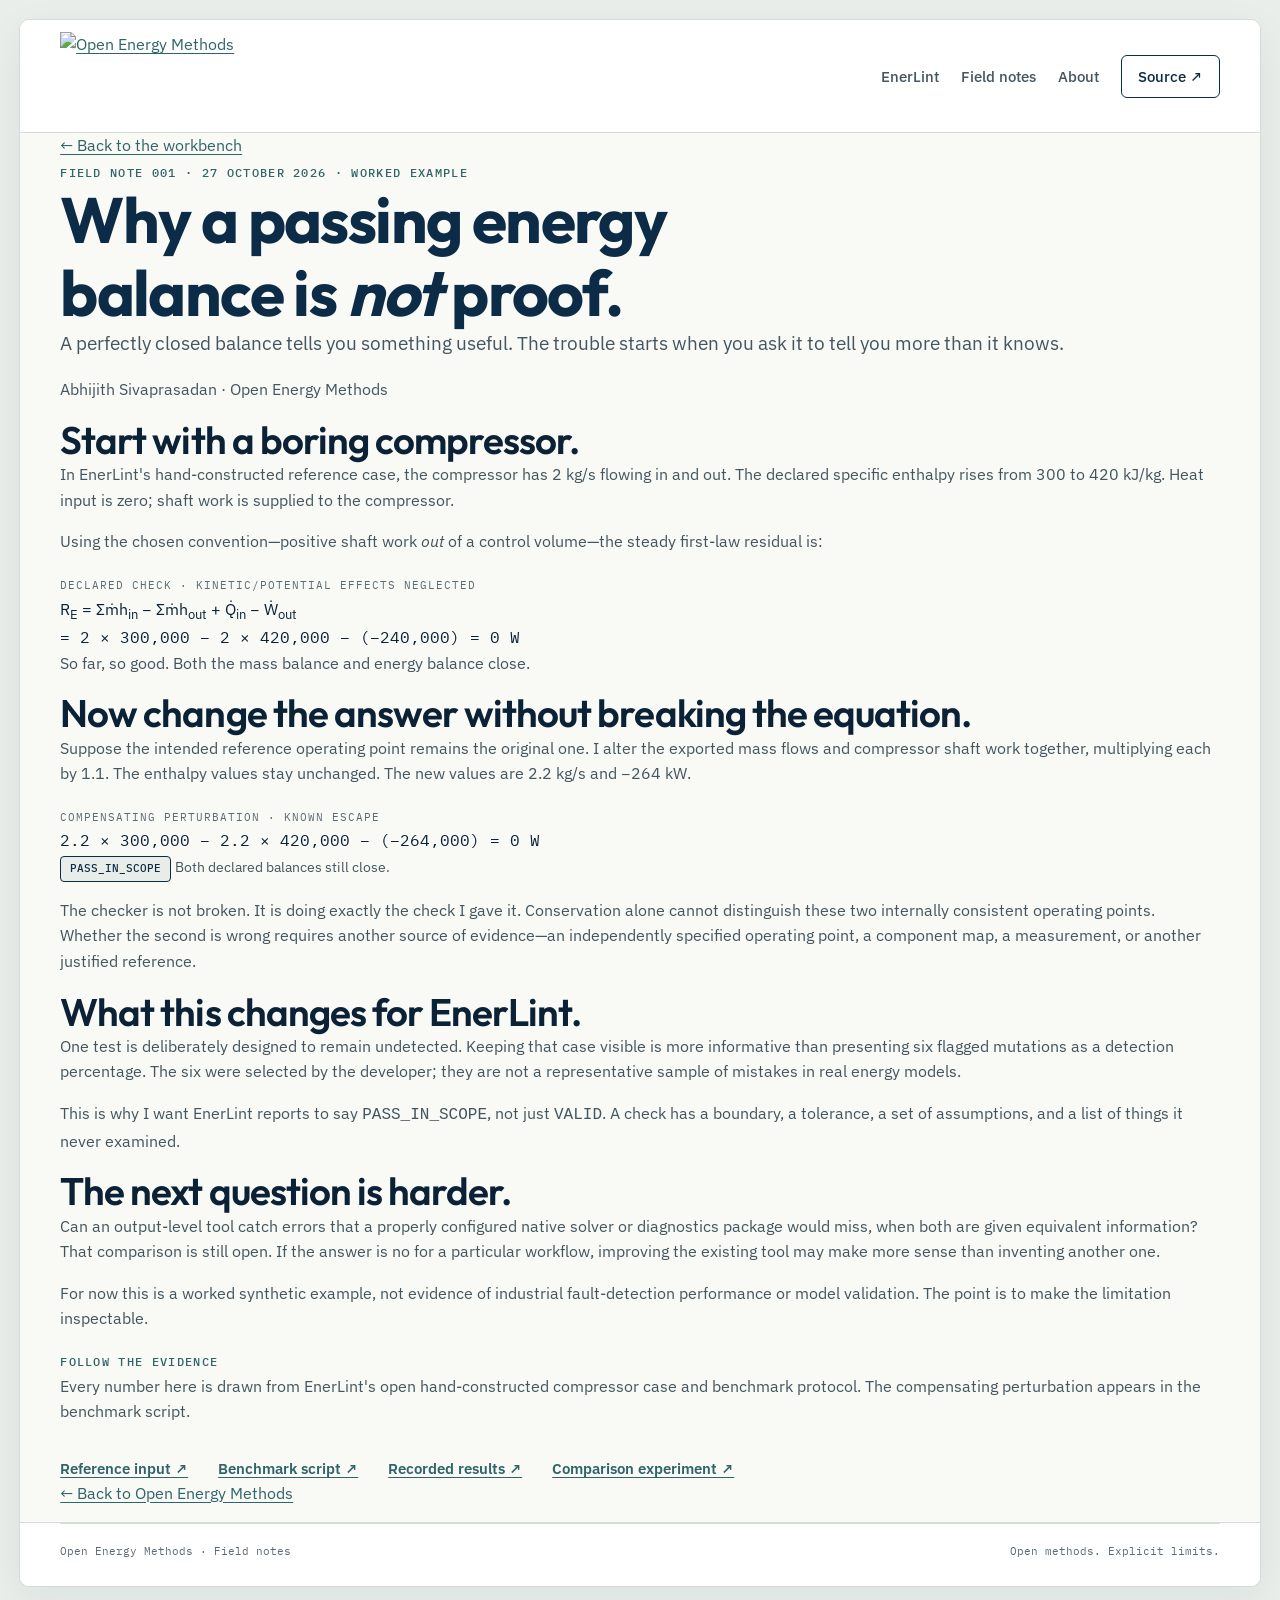
==== notes/001-a-pass-isnt-proof.html @ 701e9ff3 "docs(site): publish technical field note on compensating balance errors" ====
<!doctype html>
<html lang="en">
<head>
  <meta charset="utf-8">
  <meta name="viewport" content="width=device-width, initial-scale=1">
  <meta name="theme-color" content="#0C2B47">
  <meta name="description" content="A worked compressor example showing why energy conservation alone cannot detect compensating modelling errors. Field note 001 from Open Energy Methods.">
  <meta property="og:type" content="article">
  <meta property="og:title" content="Why a passing energy balance is not proof | OEM Field Note 001">
  <meta property="og:description" content="Two compressor operating points, the same perfect residual. What an independent balance can—and cannot—tell you.">
  <meta property="og:url" content="https://open-energy-methods.github.io/notes/001-a-pass-isnt-proof.html">
  <link rel="canonical" href="https://open-energy-methods.github.io/notes/001-a-pass-isnt-proof.html">
  <link rel="icon" type="image/svg+xml" href="https://raw.githubusercontent.com/Open-Energy-Methods/.github/main/assets/brand/oem-logo-symbol-primary.svg">
  <link rel="stylesheet" href="../assets/site.css">
  <title>Field note 001 — A pass isn't proof | Open Energy Methods</title>
</head>
<body>
<a class="skip" href="#main">Skip to content</a>
<header class="site-header">
  <div class="container nav-shell">
    <a class="brand" href="../" aria-label="Open Energy Methods home"><img width="209" height="88" src="https://raw.githubusercontent.com/Open-Energy-Methods/.github/main/assets/brand/oem-logo-full-primary.svg" alt="Open Energy Methods"></a>
    <nav class="desktop-nav" aria-label="Main navigation">
      <a href="../#bench">EnerLint</a><a href="../#notes">Field notes</a><a href="../#about">About</a>
      <a class="nav-gh" href="https://github.com/Open-Energy-Methods/enerlint">Source ↗</a>
    </nav>
    <details class="mobile-nav"><summary aria-label="Open navigation menu">Menu ☰</summary><nav class="mobile-links"><a href="../">Home</a><a href="../#bench">EnerLint</a><a href="../#notes">Field notes</a><a href="https://github.com/Open-Energy-Methods/enerlint">Source ↗</a></nav></details>
  </div>
</header>
<main id="main" class="container note-article">
  <a class="back-link" href="../#notes">← Back to the workbench</a>
  <header class="article-head">
    <span class="eyebrow">Field note 001 · 27 October 2026 · Worked example</span>
    <h1>Why a passing energy balance is <em>not</em> proof.</h1>
    <p class="lead">A perfectly closed balance tells you something useful. The trouble starts when you ask it to tell you more than it knows.</p>
    <p class="byline">Abhijith Sivaprasadan · Open Energy Methods</p>
  </header>
  <article class="article-prose">
    <h2>Start with a boring compressor.</h2>
    <p>In EnerLint's hand-constructed reference case, the compressor has 2 kg/s flowing in and out. The declared specific enthalpy rises from 300 to 420 kJ/kg. Heat input is zero; shaft work is supplied to the compressor.</p>
    <p>Using the chosen convention—positive shaft work <em>out</em> of a control volume—the steady first-law residual is:</p>
    <div class="equation-panel">
      <span class="label">Declared check · kinetic/potential effects neglected</span>
      <div class="formula">R<sub>E</sub> = Σṁh<sub>in</sub> − Σṁh<sub>out</sub> + Q̇<sub>in</sub> − Ẇ<sub>out</sub></div>
      <div class="mono worked-equation">= 2 × 300,000 − 2 × 420,000 − (−240,000) = 0 W</div>
    </div>
    <p>So far, so good. Both the mass balance and energy balance close.</p>
    <h2>Now change the answer without breaking the equation.</h2>
    <p>Suppose the intended reference operating point remains the original one. I alter the exported mass flows and compressor shaft work together, multiplying each by 1.1. The enthalpy values stay unchanged. The new values are 2.2 kg/s and −264 kW.</p>
    <div class="equation-panel escape-panel">
      <span class="label">Compensating perturbation · known escape</span>
      <div class="mono worked-equation">2.2 × 300,000 − 2.2 × 420,000 − (−264,000) = 0 W</div>
      <p><span class="chip chip-warning">PASS_IN_SCOPE</span> <span class="small">Both declared balances still close.</span></p>
    </div>
    <p>The checker is not broken. It is doing exactly the check I gave it. Conservation alone cannot distinguish these two internally consistent operating points. Whether the second is wrong requires another source of evidence—an independently specified operating point, a component map, a measurement, or another justified reference.</p>
    <h2>What this changes for EnerLint.</h2>
    <p>One test is deliberately designed to remain undetected. Keeping that case visible is more informative than presenting six flagged mutations as a detection percentage. The six were selected by the developer; they are not a representative sample of mistakes in real energy models.</p>
    <p>This is why I want EnerLint reports to say <code>PASS_IN_SCOPE</code>, not just <code>VALID</code>. A check has a boundary, a tolerance, a set of assumptions, and a list of things it never examined.</p>
    <h2>The next question is harder.</h2>
    <p>Can an output-level tool catch errors that a properly configured native solver or diagnostics package would miss, when both are given equivalent information? That comparison is still open. If the answer is no for a particular workflow, improving the existing tool may make more sense than inventing another one.</p>
    <p>For now this is a worked synthetic example, not evidence of industrial fault-detection performance or model validation. The point is to make the limitation inspectable.</p>
  </article>
  <aside class="source-strip">
    <span class="eyebrow">Follow the evidence</span>
    <p>Every number here is drawn from EnerLint's open hand-constructed compressor case and benchmark protocol. The compensating perturbation appears in the benchmark script.</p>
    <div class="doc-links"><a href="https://github.com/Open-Energy-Methods/enerlint/blob/main/examples/steady_compressor.json">Reference input ↗</a><a href="https://github.com/Open-Energy-Methods/enerlint/blob/main/scripts/run_foundation_benchmark.py">Benchmark script ↗</a><a href="https://github.com/Open-Energy-Methods/enerlint/blob/main/docs/RESULTS.md">Recorded results ↗</a><a href="https://github.com/Open-Energy-Methods/enerlint/issues/18">Comparison experiment ↗</a></div>
  </aside>
  <p class="article-end"><a href="../">← Back to Open Energy Methods</a></p>
</main>
<footer class="site-footer"><div class="container footer-bottom"><span>Open Energy Methods · Field notes</span><span>Open methods. Explicit limits.</span></div></footer>
</body>
</html>
---- assets/site.css ----
@import url('https://fonts.googleapis.com/css2?family=IBM+Plex+Mono:wght@400;500;600&family=IBM+Plex+Sans:wght@400;500;600;700&family=Outfit:wght@400;500;600;700&display=swap');
:root {
  --navy:#0C2B47; --navy-deep:#071B2E; --teal:#3B787E; --teal-text:#2F6468; --teal-pale:#DCEBEB;
  --paper:#F9F9F6; --white:#FFFFFF; --subtle:#F0F2EE; --line:#D5DBD6; --line-strong:#7A8A8C;
  --ink:#0B2236; --secondary:#43555F; --muted:#5A6B75; --pass:#1F6A3B; --pass-bg:#E4F1E7;
  --container:1200px; --font-body:"IBM Plex Sans",system-ui,sans-serif;
  --font-display:"Outfit","IBM Plex Sans",system-ui,sans-serif;
  --font-mono:"IBM Plex Mono",ui-monospace,monospace;
}
*{box-sizing:border-box}
html{scroll-behavior:smooth;scroll-padding-top:98px}
body{margin:0;background:var(--paper);color:var(--ink);font-family:var(--font-body);font-size:16px;line-height:1.6}
body,button,a{ -webkit-tap-highlight-color:transparent }
img{max-width:100%;height:auto}
a{color:var(--teal-text);text-underline-offset:3px}
a:hover{color:var(--navy)}
a:focus-visible,summary:focus-visible,button:focus-visible{outline:3px solid var(--navy);outline-offset:4px;border-radius:3px}
button{font:inherit}
.skip{position:absolute;z-index:1000;top:-80px;left:12px;padding:10px 16px;background:var(--navy);color:white;border-radius:4px}
.skip:focus{top:12px;color:white}
.container{width:min(calc(100% - 80px),var(--container));margin-inline:auto}
.mono,.eyebrow,.label,.chip{font-family:var(--font-mono)}
.eyebrow{font-size:12px;letter-spacing:.11em;text-transform:uppercase;color:var(--teal-text);font-weight:500}
.label{color:var(--muted);font-size:11px;letter-spacing:.09em;text-transform:uppercase}
h1,h2,h3,p{margin-top:0}
h1,h2,h3{font-family:var(--font-display);letter-spacing:-.025em;line-height:1.13}
h1{font-size:clamp(2.65rem,5vw,4.1rem);color:var(--navy);font-weight:700;max-width:760px;margin-bottom:0}
h2{font-size:clamp(1.85rem,3vw,2.4rem);font-weight:600;margin-bottom:0}
h3{font-size:1.35rem;font-weight:600;margin-bottom:0}
p{color:var(--secondary)}
.lead{font-size:clamp(1.05rem,1.45vw,1.22rem);line-height:1.6}
.small{font-size:.88rem}
.muted{color:var(--muted)}
.site-header{background:#fff;border-bottom:1px solid var(--line);position:sticky;top:0;z-index:50}
.nav-shell{display:flex;align-items:center;justify-content:space-between;gap:24px;min-height:88px}
.brand{display:inline-flex;align-items:center;flex:none}
.brand img{display:block;width:209px;height:auto}
.desktop-nav{display:flex;align-items:center;gap:22px}
.desktop-nav a{font-size:.91rem;font-weight:500;color:var(--secondary);text-decoration:none;white-space:nowrap}
.desktop-nav a:hover{color:var(--navy);text-decoration:underline}
.desktop-nav .nav-gh{border:1px solid var(--navy);border-radius:6px;padding:9px 16px;color:var(--navy)}
.mobile-nav{display:none}
.mobile-nav summary{cursor:pointer;font-weight:600;list-style:none;color:var(--navy);padding:10px;border:1px solid var(--line-strong);border-radius:6px}
.mobile-nav summary::-webkit-details-marker{display:none}
.mobile-nav .mobile-links{display:flex;flex-direction:column;gap:0;position:absolute;top:calc(100% - 1px);left:0;right:0;background:white;border-bottom:1px solid var(--line);box-shadow:0 12px 24px #071b2e12;padding:10px 24px 20px}
.mobile-links a{display:block;padding:11px 4px;text-decoration:none;font-weight:500;color:var(--ink)}
.btn-row{display:flex;flex-wrap:wrap;gap:12px}
.btn{min-height:48px;display:inline-flex;align-items:center;justify-content:center;gap:8px;padding:10px 20px;border:1.5px solid var(--navy);border-radius:6px;text-decoration:none;font-weight:600;font-size:.98rem;line-height:1.3;transition:background-color .15s ease,border-color .15s ease,transform .15s ease}
.btn:hover{transform:translateY(-1px)}
.btn-primary{background:var(--navy);color:white}
.btn-primary:hover{background:var(--navy-deep);color:white}
.btn-outline{background:transparent;color:var(--navy)}
.btn-outline:hover{background:var(--subtle);color:var(--navy)}
.hero{padding-block:84px 74px;display:grid;grid-template-columns: minmax(0,1.05fr) minmax(0,.95fr);gap:56px;align-items:center}
.hero-copy{display:flex;flex-direction:column;align-items:start;gap:23px}
.hero-copy .lead{margin:0;max-width:57ch}
.hero-note{font-size:.83rem;max-width:59ch;color:var(--muted);line-height:1.6;margin:0}
.card{background:var(--white);border:1px solid var(--line);border-radius:8px}
.evidence-card{border-color:var(--line-strong);overflow:hidden;box-shadow:0 16px 45px #0c2b470b}
.evidence-head{display:flex;justify-content:space-between;gap:12px;align-items:center;flex-wrap:wrap;background:var(--subtle);padding:13px 18px;border-bottom:1px solid var(--line)}
.evidence-body{padding:20px}
.status-row{display:flex;gap:12px;align-items:center;flex-wrap:wrap;margin-bottom:14px}
.chip{display:inline-flex;align-items:center;gap:6px;border-radius:4px;padding:4px 9px;font-size:.7rem;font-weight:500;line-height:1.4;border:1px solid var(--line-strong);white-space:nowrap}
.chip-pass{color:var(--pass);background:var(--pass-bg);border-color:var(--pass)}
.chip-neutral{color:#55646E;background:#ECEFEE;border-style:dashed}
.chip-teal{color:var(--teal-text);background:var(--teal-pale);border-color:var(--teal-text)}
.chip-plain{color:var(--secondary);background:white}
.table-scroll{overflow-x:auto;width:100%}
.table{border-collapse:collapse;width:100%;font-size:.83rem;line-height:1.45;min-width:480px}
.table th{text-align:left;font-family:var(--font-mono);font-size:.67rem;letter-spacing:.05em;text-transform:uppercase;font-weight:500;color:var(--muted);border-bottom:2px solid var(--navy);padding:10px 7px}
.table td{border-bottom:1px solid var(--line);padding:12px 7px;vertical-align:middle}
.table td:last-child,.table th:last-child{text-align:right}
.table .num{text-align:right;white-space:nowrap;font-family:var(--font-mono);font-size:.75rem}
.table .code-name{font-family:var(--font-mono);font-size:.72rem;word-break:break-word}
.limitation{margin-top:18px;padding:13px 15px;border:1px solid var(--line);background:var(--subtle);border-radius:6px;font-size:.84rem;line-height:1.55}
.limitation .label{display:block;margin-bottom:4px}
.caption{font-size:.76rem;line-height:1.5;color:var(--muted);margin-top:12px;margin-bottom:0}
.section{padding-block:80px}
.section-white{background:var(--white);border-block:1px solid var(--line)}
.section-heading{display:flex;flex-direction:column;gap:10px;max-width:780px;margin-bottom:32px}
.section-heading p{margin:0;max-width:72ch}
.two-up{display:grid;grid-template-columns:repeat(2,minmax(0,1fr));gap:24px}
.scope-panel{padding:30px 28px;background:var(--paper);border:1px solid var(--line);border-radius:8px}
.scope-panel h3{margin-bottom:22px}
.clean-list{margin:0;padding:0;list-style:none;display:flex;flex-direction:column;gap:15px}
.clean-list li{display:grid;grid-template-columns:18px 1fr;gap:12px;color:#2B3D49;line-height:1.52}
.list-mark{font-family:var(--font-mono);color:var(--teal-text);font-weight:600}
.list-mark.negative{color:var(--secondary)}
.project{border-color:var(--line-strong);padding:32px;display:grid;grid-template-columns:repeat(2,minmax(0,1fr));gap:44px;align-items:start}
.project-summary{display:flex;flex-direction:column;gap:19px}
.project-title{display:flex;align-items:center;gap:14px;flex-wrap:wrap}
.project-title h3{font-size:2.55rem;color:var(--navy)}
.project-title h3 span{color:var(--teal)}
.project-summary .lead{margin:0;font-size:1.1rem}
.project-summary .clean-list{gap:13px}
.terminal{background:var(--navy-deep);color:#eef2ef;border-radius:8px;overflow:hidden}
.terminal-top{font-size:.74rem;color:#a9bac4;border-bottom:1px solid #1F4059;padding:12px 16px}
pre{margin:0;max-width:100%;white-space:pre;overflow:auto;padding:20px;font-size:.77rem;line-height:1.95;font-family:var(--font-mono)}
.terminal .prompt{color:#6FB0B4}
.project-aside{display:flex;flex-direction:column;gap:14px;min-width:0}
.status-box{padding:15px 18px;border:1px solid var(--line);border-radius:6px;background:var(--subtle);font-size:.85rem;line-height:1.6}
.status-box .label{display:block;margin-bottom:6px}
.agenda{margin-top:20px;padding:8px;background:white;border:1px solid var(--line);border-radius:8px}
.agenda .table{min-width:600px;font-size:.88rem}
.agenda .table td,.agenda .table th{padding:16px 14px}
.agenda .table td:nth-child(2){white-space:nowrap}
.agenda .table td:last-child,.agenda .table th:last-child{text-align:left}
.evidence-levels{display:grid;grid-template-columns:repeat(5,minmax(0,1fr));gap:13px}
.level{border:1px dashed var(--line-strong);background:#fff;padding:18px 15px;border-radius:8px;min-height:155px}
.level.dim{background:var(--subtle);border-style:solid;border-color:var(--line)}
.level.current{border:2px solid var(--navy)}
.level strong{display:block;font-size:.93rem;line-height:1.35;margin-top:8px}
.level p{font-size:.81rem;line-height:1.5;margin:8px 0 0}
.doc-links{display:flex;gap:14px 30px;flex-wrap:wrap;margin-top:32px}
.doc-links a{font-weight:600;font-size:.93rem}
.contribute-grid{display:grid;grid-template-columns:repeat(2,minmax(0,1fr));gap:56px;align-items:start}
.contribute-grid .lead{max-width:58ch}
.review-panel{padding:25px 28px}
.review-panel .clean-list{margin-top:14px;margin-bottom:24px}
.site-footer{border-top:1px solid var(--line);background:white}
.footer-grid{display:grid;grid-template-columns:2fr 1fr 1fr;gap:50px;padding-block:50px 40px}
.footer-brand{width:235px;display:block;margin-bottom:18px}
.footer-grid p{font-size:.86rem;line-height:1.6;max-width:52ch}
.footer-column{display:flex;flex-direction:column;gap:9px}
.footer-column b{margin-bottom:6px}
.footer-column a{font-size:.92rem}
.footer-bottom{border-top:1px solid var(--line);padding-block:18px 26px;display:flex;justify-content:space-between;gap:16px;color:var(--muted);font-family:var(--font-mono);font-size:.71rem}
@media(max-width:1050px){.desktop-nav{gap:13px}.desktop-nav a{font-size:.83rem}.brand img{width:178px}.hero{gap:32px}.evidence-levels{grid-template-columns:repeat(3,1fr)}}
@media(max-width:820px){.container{width:min(calc(100% - 48px),var(--container))}.nav-shell{min-height:76px}.desktop-nav{display:none}.mobile-nav{display:block}.hero{grid-template-columns:1fr;padding-block:65px 62px;gap:42px}.hero-copy{max-width:660px}.project,.contribute-grid{grid-template-columns:1fr}.footer-grid{grid-template-columns:1.5fr 1fr;gap:36px}.footer-grid .footer-column:last-child{grid-column:2}.section{padding-block:64px}}
@media(max-width:600px){.container{width:calc(100% - 36px)}.brand img{width:170px}.hero{padding-block:52px}.hero-copy{gap:19px}h1{font-size:clamp(2.35rem,10.5vw,3.1rem)}.section{padding-block:52px}.two-up{grid-template-columns:1fr}.scope-panel{padding:23px 20px}.project{padding:22px 18px;gap:28px}.project-title h3{font-size:2.25rem}.evidence-body{padding:15px}.evidence-levels{grid-template-columns:repeat(2,minmax(0,1fr))}.level{min-height:137px}.agenda .table{min-width:580px}.footer-grid{grid-template-columns:1fr;gap:24px}.footer-grid .footer-column:last-child{grid-column:auto}.footer-bottom{flex-direction:column}.review-panel{padding:21px 20px}}
@media(max-width:370px){.evidence-levels{grid-template-columns:1fr}.btn{width:100%}}
@media(prefers-reduced-motion:reduce){html{scroll-behavior:auto}.btn{transition:none}.btn:hover{transform:none}}

/* Window breathing room — give the site a deliberate inset instead of
   allowing the header/sections/footer to sit flush against browser edges.
   Outer space is decorative; content remains inside its own max-width grid. */
:root{--window-gutter:clamp(12px,1.5vw,28px)}
html{background:#E9EEEB;scroll-padding-top:calc(120px + var(--window-gutter))}
body{
  margin:var(--window-gutter);
  border:1px solid var(--line);
  border-radius:10px;
  box-shadow:0 12px 42px rgba(7,27,46,.06);
}
.site-header{top:var(--window-gutter);border-radius:9px 9px 0 0}
.nav-shell{padding-block:12px}
.site-footer{border-radius:0 0 9px 9px}
@media(max-width:600px){
  :root{--window-gutter:8px}
  .nav-shell{padding-block:9px}
}


/* Field-notes editorial refresh, October 2026.
   Keep OEM's approved navy/teal logo and accessible layout; move attention
   from corporate-looking cards to the problem, experiment, and person. */
.workshop-hero{grid-template-columns:minmax(0,1.12fr) minmax(340px,.88fr);gap:clamp(24px,6vw,84px);align-items:center;padding-block:104px 92px}
.workshop-hero .hero-copy{gap:20px}
.workshop-hero h1{max-width:850px;font-size:clamp(3.1rem,5.5vw,5.6rem);font-weight:600;letter-spacing:-.048em;line-height:1.05}
.workshop-hero h1 em{color:var(--teal-text);font-weight:500}
.workshop-hero .lead{max-width:61ch;margin:0}
.workshop-hero .lead + .lead{font-size:1.04rem;color:var(--muted)}
.scratch-paper{background:#F7F6EF;border:1px solid #B6C0BB;border-radius:2px;padding:32px clamp(20px,3vw,42px) 24px;transform:rotate(-.8deg);box-shadow:7px 8px 0 #E2E8E3;min-width:0;position:relative}
.scratch-paper:before{content:"";position:absolute;inset:0;pointer-events:none;opacity:.48;background:repeating-linear-gradient(to bottom,transparent 0,transparent 29px,#D6E1DB 30px)}
.scratch-paper>*{position:relative}
.scratch-top{display:flex;justify-content:space-between;gap:8px;color:var(--muted);font-size:.77rem}
.scratch-prompt{font-family:var(--font-display);font-size:clamp(1.35rem,2vw,1.75rem);font-weight:600;color:var(--navy);margin:44px 0 30px}
.underlined{text-decoration:underline;text-decoration-color:var(--teal);text-decoration-thickness:3px;text-underline-offset:5px}
.scratch-equation{font-family:Georgia,"Times New Roman",serif;font-size:clamp(1.12rem,2vw,1.58rem);color:var(--navy);line-height:1.65;overflow-wrap:anywhere;margin:0 0 25px}
.scratch-annotation{font-family:Georgia,serif;font-style:italic;font-size:1.17rem;color:var(--teal-text);max-width:29ch;margin:0 0 26px}
.scratch-rule{height:1px;background:#BBC6BF;margin:35px 0 15px}
.scratch-signoff{color:var(--ink);font-size:.89rem;margin:0}
.experiment-grid{display:grid;grid-template-columns:repeat(3,minmax(0,1fr));gap:16px}
.experiment{display:flex;flex-direction:column;min-height:290px;padding:27px 25px 24px;background:var(--paper);border:1px solid var(--line);border-top:3px solid #839C9B}
.experiment-escape{border-top-color:var(--navy);background:#F2F5F3}
.exp-num{font-family:var(--font-mono);font-size:.72rem;font-weight:500;letter-spacing:.05em;color:var(--teal-text)}
.experiment h3{font-size:clamp(1.22rem,1.8vw,1.6rem);margin:21px 0 14px;line-height:1.22}
.experiment p{font-size:.95rem;line-height:1.56;margin:0 0 24px}
.experiment-result{margin-top:auto;padding-top:16px;border-top:1px solid var(--line);display:flex;justify-content:space-between;flex-wrap:wrap;gap:8px;align-items:center}
.experiment-result code{font-family:var(--font-mono);font-size:.72rem;white-space:nowrap}
.chip-fail{background:#F6E8E6;color:#852F22;border-color:#BD7367}
.chip-warning{background:#E8EDE9;color:var(--navy);border-color:var(--navy)}
.method-footnote{font-size:.83rem;line-height:1.6;color:var(--muted);max-width:100ch;margin:17px 0 0}
.project-entry{margin-top:57px;padding:34px 0 0;border-top:1px solid var(--line);display:grid;grid-template-columns:minmax(0,.9fr) minmax(0,1.1fr);gap:48px;align-items:center}
.project-entry h3{font-size:clamp(1.7rem,2.8vw,2.6rem);margin:11px 0 15px}
.project-entry p{max-width:55ch;margin-bottom:20px}
.tiny-tag{font-family:var(--font-mono);font-size:.68rem;color:var(--muted);font-weight:400;white-space:normal;letter-spacing:0}
.project-entry .terminal{min-width:0}
.note-list{border-top:1px solid var(--navy)}
.note-row{display:grid;grid-template-columns:minmax(110px,.7fr) minmax(0,3fr) auto;align-items:center;gap:24px;padding:25px 16px;text-decoration:none;color:var(--ink);border-bottom:1px solid var(--line);transition:background .15s ease}
.note-row:hover{background:#EFF2EF;color:var(--ink)}
.note-row strong{display:block;font-family:var(--font-display);font-size:1.24rem;line-height:1.3;font-weight:600}
.note-row small{display:block;color:var(--muted);font-size:.89rem;margin-top:4px}
.note-row .mono{color:var(--teal-text)}
.about-grid{display:grid;grid-template-columns:minmax(0,1.25fr) minmax(300px,.75fr);gap:clamp(38px,7vw,120px);align-items:start}
.about-grid h2{margin:13px 0 25px;max-width:20ch;line-height:1.17}
.about-grid p{max-width:65ch}
.about-grid .lead{color:var(--ink)}
.roots-panel{border-left:3px solid var(--teal);padding-left:24px;display:flex;flex-direction:column;gap:18px}
.roots-panel .eyebrow{margin-bottom:0}
.roots-panel p{margin:0}
.roots-panel a{display:block;border-top:1px solid var(--line);padding-top:17px;text-decoration:none;color:var(--navy)}
.roots-panel a:hover strong{text-decoration:underline}
.roots-panel a strong,.roots-panel a small{display:block}
.roots-panel a small{color:var(--muted);margin-top:5px;line-height:1.5}
.site-footer .footer-grid p{max-width:55ch}
@media(max-width:1050px){
  .workshop-hero{grid-template-columns:minmax(0,1fr) minmax(300px,.9fr);gap:32px}
  .scratch-paper{padding:25px 22px}
  .experiment{padding:24px 20px}
}
@media(max-width:820px){
  .workshop-hero{grid-template-columns:1fr;padding-block:65px 68px}
  .scratch-paper{max-width:600px;margin-top:8px}
  .experiment-grid{grid-template-columns:1fr 1fr}
  .experiment-escape{grid-column:1 / -1;min-height:210px}
  .project-entry{grid-template-columns:1fr;gap:24px}
  .about-grid{grid-template-columns:1fr;gap:40px}
  .roots-panel{max-width:600px}
}
@media(max-width:600px){
  .workshop-hero{padding-block:52px 58px}
  .workshop-hero h1{font-size:clamp(2.65rem,11vw,4.1rem)}
  .workshop-hero .lead{font-size:1.03rem}
  .scratch-paper{transform:none;box-shadow:4px 5px 0 #E2E8E3}
  .experiment-grid{grid-template-columns:1fr}
  .experiment-escape{grid-column:auto}
  .experiment{min-height:0}
  .project-entry{margin-top:36px}
  .note-row{grid-template-columns:1fr auto;gap:10px 16px;padding:20px 8px}
  .note-row>.mono{grid-column:1 / -1}
  .note-row strong{font-size:1.12rem}
}
@media(prefers-reduced-motion:reduce){.note-row{transition:none}}
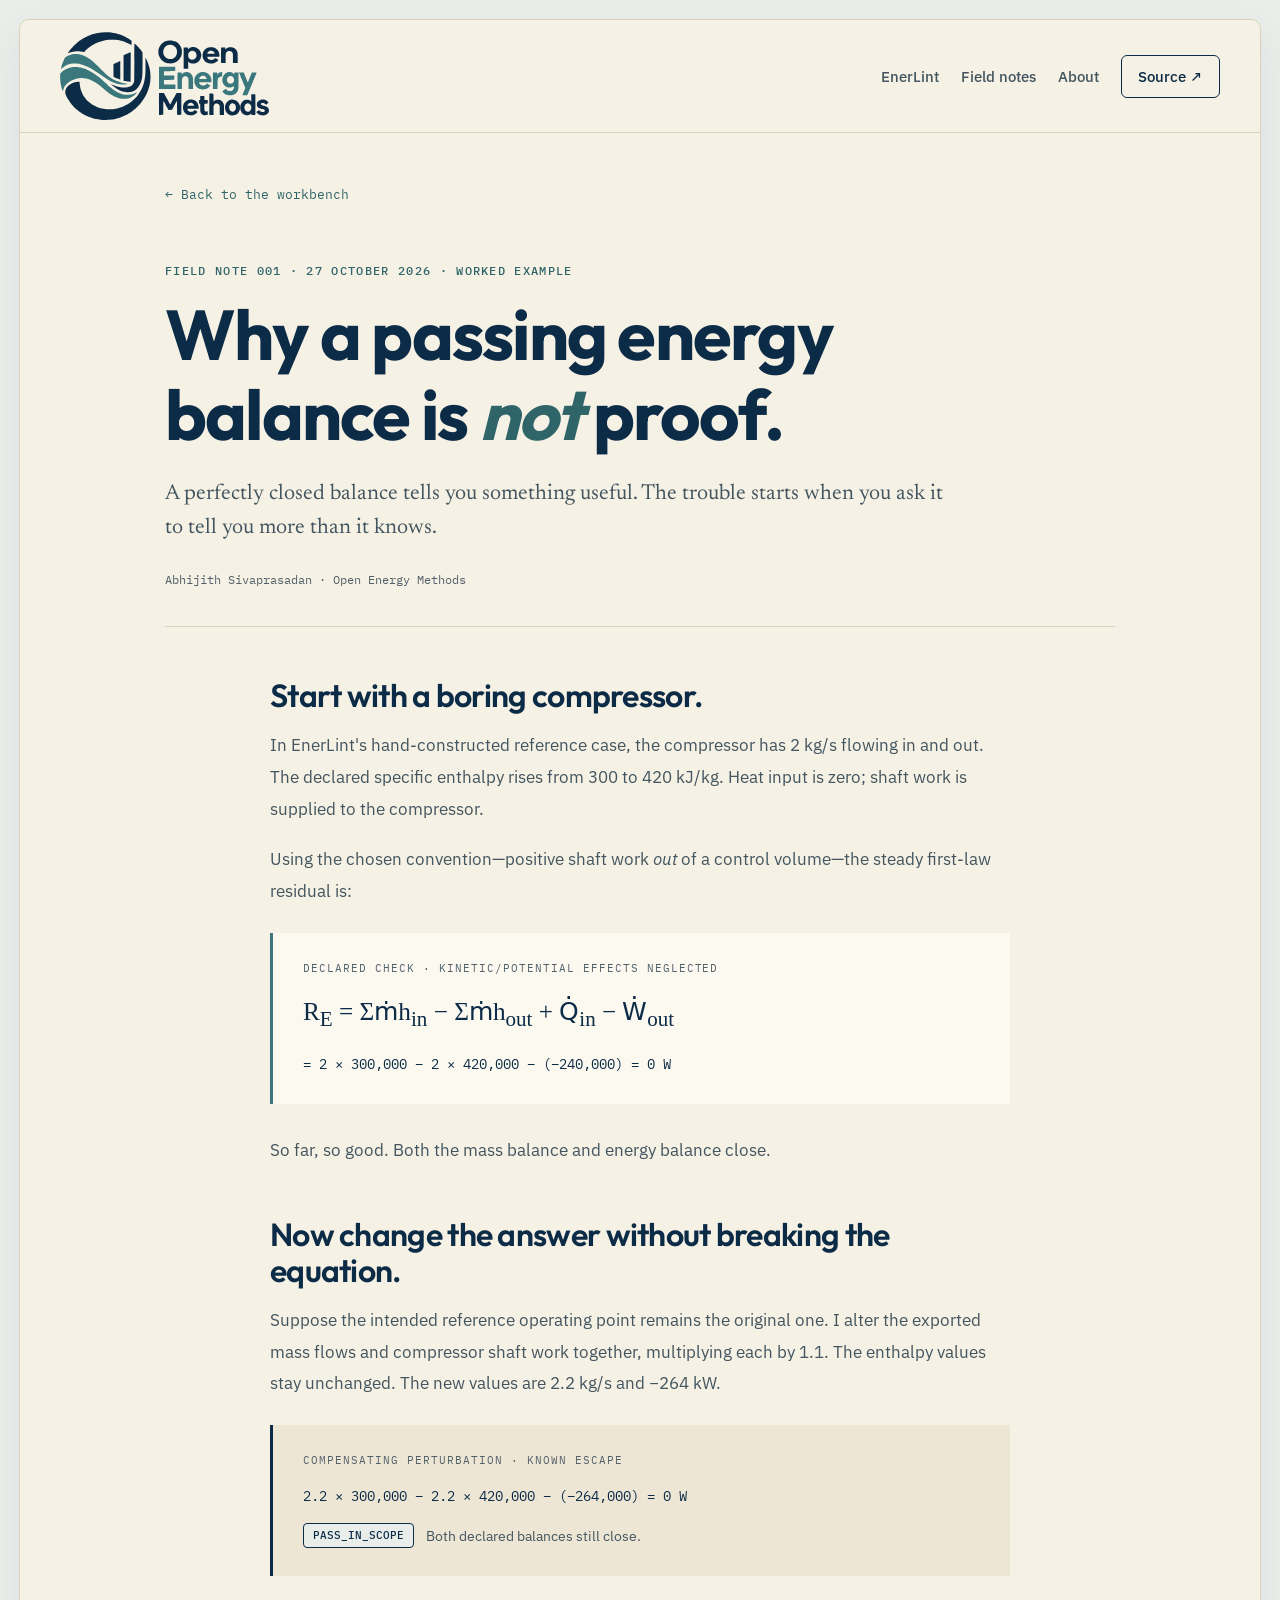
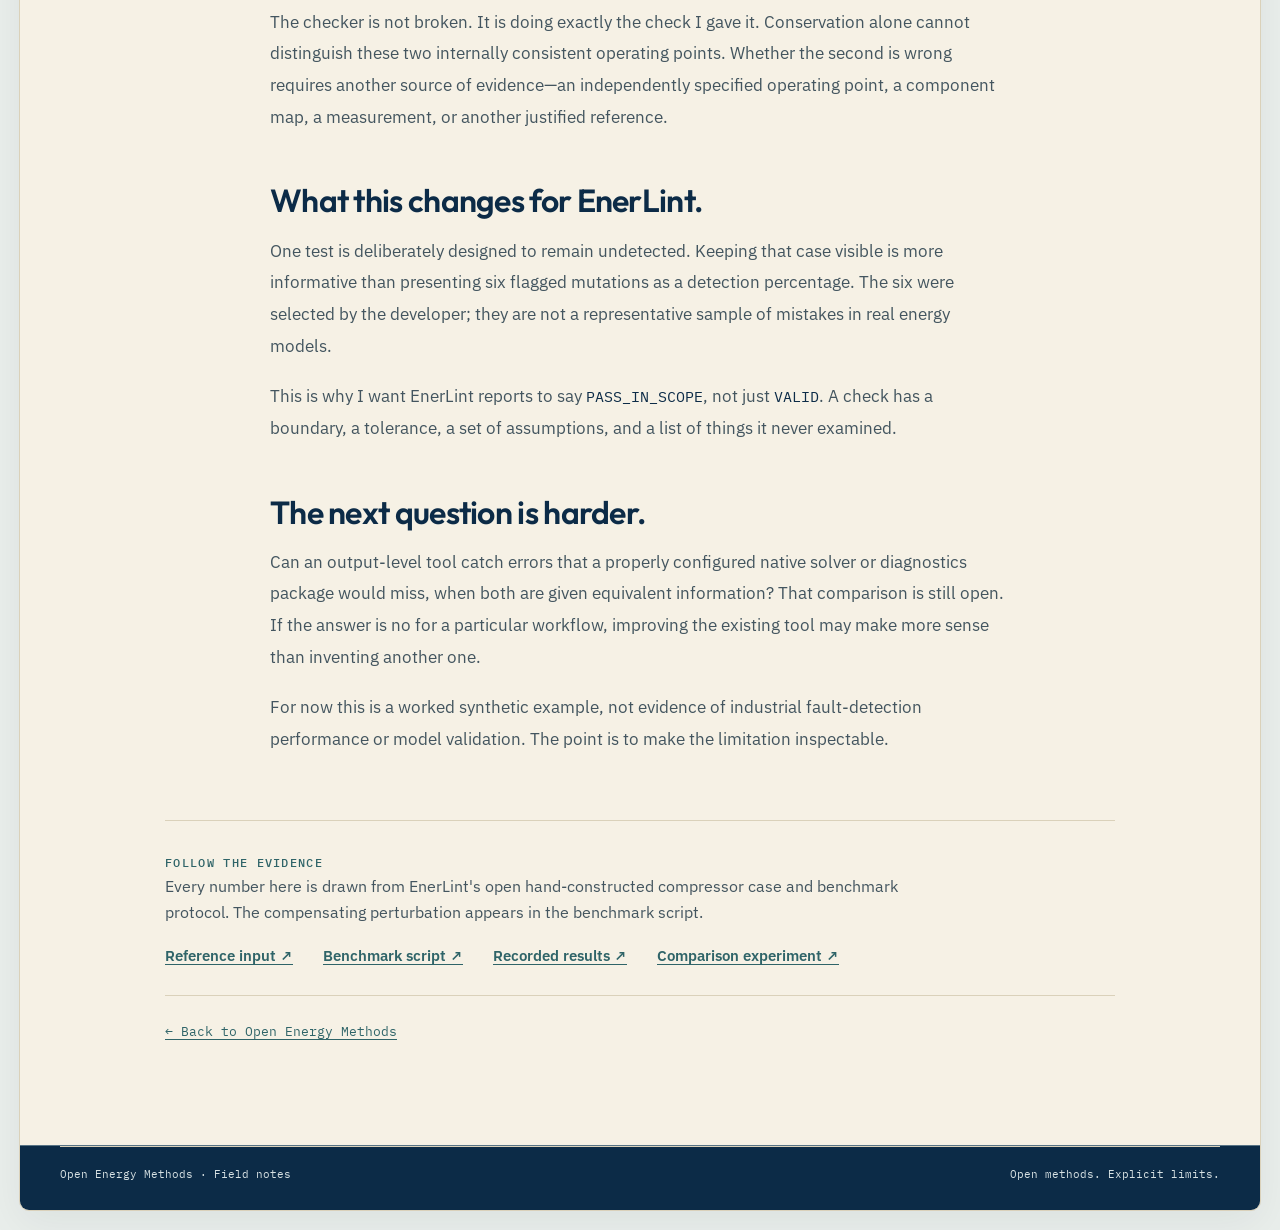
==== commit 7b23f8d4: "style(notes): apply paper-and-pencil OEM site design to field note" ====
--- a/notes/001-a-pass-isnt-proof.html
+++ b/notes/001-a-pass-isnt-proof.html
@@ -10,15 +10,16 @@
   <meta property="og:description" content="Two compressor operating points, the same perfect residual. What an independent balance can—and cannot—tell you.">
   <meta property="og:url" content="https://open-energy-methods.github.io/notes/001-a-pass-isnt-proof.html">
   <link rel="canonical" href="https://open-energy-methods.github.io/notes/001-a-pass-isnt-proof.html">
-  <link rel="icon" type="image/svg+xml" href="https://raw.githubusercontent.com/Open-Energy-Methods/.github/main/assets/brand/oem-logo-symbol-primary.svg">
+  <link rel="icon" type="image/svg+xml" href="../assets/brand/oem-symbol.svg">
   <link rel="stylesheet" href="../assets/site.css">
+  <link rel="stylesheet" href="../assets/workbench.css">
   <title>Field note 001 — A pass isn't proof | Open Energy Methods</title>
 </head>
-<body>
+<body class="workbench-note-page">
 <a class="skip" href="#main">Skip to content</a>
 <header class="site-header">
   <div class="container nav-shell">
-    <a class="brand" href="../" aria-label="Open Energy Methods home"><img width="209" height="88" src="https://raw.githubusercontent.com/Open-Energy-Methods/.github/main/assets/brand/oem-logo-full-primary.svg" alt="Open Energy Methods"></a>
+    <a class="brand" href="../" aria-label="Open Energy Methods home"><img width="209" height="88" src="../assets/brand/oem-logo.svg" alt="Open Energy Methods"></a>
     <nav class="desktop-nav" aria-label="Main navigation">
       <a href="../#bench">EnerLint</a><a href="../#notes">Field notes</a><a href="../#about">About</a>
       <a class="nav-gh" href="https://github.com/Open-Energy-Methods/enerlint">Source ↗</a>
--- a/assets/site.css
+++ b/assets/site.css
@@ -233,3 +233,35 @@
   .note-row strong{font-size:1.12rem}
 }
 @media(prefers-reduced-motion:reduce){.note-row{transition:none}}
+
+
+/* Technical field notes: long-form reading without a corporate card stack. */
+.note-article{max-width:950px;padding-block:48px 90px}
+.back-link{font-family:var(--font-mono);font-size:.82rem;text-decoration:none}
+.article-head{border-bottom:1px solid var(--line-strong);padding:50px 0 36px;margin-bottom:38px}
+.article-head h1{font-size:clamp(2.5rem,5.5vw,4.7rem);max-width:900px;margin:13px 0 22px}
+.article-head h1 em{color:var(--teal-text)}
+.article-head .lead{max-width:65ch}
+.byline{font-family:var(--font-mono);font-size:.78rem;color:var(--muted);margin:24px 0 0}
+.article-prose{max-width:740px;margin-inline:auto}
+.article-prose h2{font-size:clamp(1.55rem,2.5vw,2.05rem);margin:50px 0 16px;max-width:30ch}
+.article-prose p{font-size:1.07rem;line-height:1.85;margin:0 0 19px}
+.article-prose code{font-family:var(--font-mono);font-size:.85em;color:var(--navy)}
+.equation-panel{padding:27px 30px;margin:26px 0 30px;background:#F3F5F0;border-left:3px solid var(--teal);overflow-x:auto}
+.equation-panel .label{display:block;margin-bottom:14px}
+.equation-panel .formula{font-family:Georgia,serif;font-size:clamp(1.15rem,2vw,1.58rem);white-space:normal;margin-bottom:15px;color:var(--navy)}
+.worked-equation{font-size:.87rem;line-height:1.8;overflow-wrap:anywhere;color:var(--ink)}
+.escape-panel{background:#EAF0EA;border-left-color:var(--navy)}
+.escape-panel p{margin:14px 0 0;display:flex;flex-wrap:wrap;gap:12px;align-items:center}
+.source-strip{border-top:1px solid var(--line-strong);border-bottom:1px solid var(--line);padding:28px 0;margin-top:65px}
+.source-strip p{max-width:75ch}
+.source-strip .doc-links{margin-top:18px}
+.article-end{margin-top:25px;font-family:var(--font-mono);font-size:.82rem}
+@media(max-width:600px){
+  .note-article{padding-block:32px 60px}
+  .article-head{padding:30px 0 24px}
+  .article-head h1{font-size:clamp(2.2rem,10vw,3.2rem)}
+  .article-prose p{font-size:1rem;line-height:1.75}
+  .equation-panel{padding:19px 16px}
+  .worked-equation{font-size:.75rem}
+}
--- a/assets/workbench.css
+++ b/assets/workbench.css
@@ -0,0 +1,263 @@
+
+@import url('https://fonts.googleapis.com/css2?family=Newsreader:opsz,wght@6..72,400;6..72,500;6..72,600&display=swap');
+
+/* Workbench homepage: warm paper, measured marks, technical typography.
+   Approved navy/teal logo is kept as drawn. Pencil is not a result status. */
+.workbench-page{
+  --wb-paper:#F6F1E5;--wb-paper-deep:#EDE6D4;--wb-rule:#DAD1BA;
+  --wb-navy:#0C2B47;--wb-ink:#19364B;--wb-teal:#3B787E;
+  --wb-teal-text:#2F6468;--wb-pencil:#B04A26;--wb-pencil-text:#9A3F1E;
+  --wb-muted:#4D5B60;--wb-surface:#FCF9F0;--wb-night:#091E31;
+  --wb-display:"Outfit","IBM Plex Sans",sans-serif;
+  --wb-body:"IBM Plex Sans",system-ui,sans-serif;
+  --wb-mono:"IBM Plex Mono",ui-monospace,monospace;
+  --wb-editorial:"Newsreader",Georgia,serif;
+  margin:clamp(8px,1.35vw,22px);
+  background:var(--wb-paper);color:var(--wb-navy);
+  box-shadow:0 14px 48px rgba(7,27,46,.07);
+  border:1px solid var(--wb-rule);
+  border-radius:8px;
+  font-family:var(--wb-body);line-height:1.62;
+  overflow-x:clip
+}
+.workbench-page p{color:var(--wb-muted)}
+.workbench-page h1,.workbench-page h2,.workbench-page h3{color:var(--wb-navy);font-family:var(--wb-display);margin:0;line-height:1.14}
+.workbench-page a{color:var(--wb-teal-text)}
+.workbench-page button,.workbench-page input{font-family:inherit}
+.workbench-page a:focus-visible,.workbench-page button:focus-visible,.workbench-page input:focus-visible,.workbench-page summary:focus-visible{outline:3px solid var(--wb-pencil);outline-offset:4px}
+.workbench-page .wb-wrap{width:min(100% - clamp(36px,7.6vw,144px),1200px);margin-inline:auto}
+.workbench-page .wb-kicker{font:600 .72rem/1.5 var(--wb-mono);letter-spacing:.115em;text-transform:uppercase;color:var(--wb-teal-text)}
+.workbench-page .wb-id{font:500 .72rem/1.5 var(--wb-mono);letter-spacing:.05em;color:var(--wb-muted)}
+.workbench-page .wb-lede{font:400 clamp(1.18rem,1.65vw,1.52rem)/1.48 var(--wb-editorial);color:var(--wb-navy)}
+.workbench-page .wb-muted{color:var(--wb-muted)}
+.workbench-page .wb-section{padding:clamp(65px,7.5vw,112px) 0;border-top:1px solid var(--wb-rule)}
+.workbench-page .wb-section-title{font:600 clamp(2rem,3.4vw,3.3rem)/1.12 var(--wb-display);letter-spacing:-.038em;margin:11px 0 17px}
+.workbench-page .wb-section-intro{max-width:710px;margin:0;color:var(--wb-muted);font-size:1.035rem;line-height:1.7}
+.workbench-page .wb-ruleline{height:1px;background:var(--wb-rule)}
+.workbench-page .wb-link{font-weight:600;text-decoration-thickness:1px;text-underline-offset:5px}
+.workbench-page .wb-arrow{font-family:var(--wb-mono);font-size:.9em;margin-left:7px}
+.workbench-page .wb-btn{display:inline-flex;align-items:center;justify-content:center;gap:10px;min-height:47px;padding:11px 19px;border-radius:2px;border:1.5px solid var(--wb-navy);background:transparent;color:var(--wb-navy);font-weight:600;text-decoration:none;font-size:.93rem;cursor:pointer;transition:background .14s,color .14s}
+.workbench-page .wb-btn:hover{background:var(--wb-paper-deep);color:var(--wb-navy)}
+.workbench-page .wb-btn-primary{background:var(--wb-navy);color:#fff}
+.workbench-page .wb-btn-primary:hover{background:var(--wb-night);color:#fff}
+.workbench-page .wb-actions{display:flex;flex-wrap:wrap;gap:10px;align-items:center}
+.workbench-page .wb-sr{position:absolute;width:1px;height:1px;padding:0;margin:-1px;overflow:hidden;clip:rect(0,0,0,0);white-space:nowrap;border:0}
+.workbench-page .wb-skip{position:fixed;top:-100px;left:20px;z-index:100;padding:10px 16px;background:var(--wb-navy);color:white}
+.workbench-page .wb-skip:focus{top:18px;color:white}
+
+/* Header - separated from window edges */
+.workbench-page .wb-header{position:sticky;top:clamp(8px,1.35vw,22px);z-index:40;background:rgba(246,241,229,.97);border-bottom:1px solid var(--wb-rule);backdrop-filter:blur(10px);border-radius:7px 7px 0 0}
+.workbench-page .wb-nav{min-height:93px;display:flex;align-items:center;gap:26px;justify-content:space-between}
+.workbench-page .wb-logo{display:inline-flex;align-items:center;flex-shrink:0}
+.workbench-page .wb-logo img{display:block;width:208px;height:auto}
+.workbench-page .wb-menu{display:flex;align-items:center;gap:25px}
+.workbench-page .wb-menu a{font-weight:600;font-size:.9rem;color:var(--wb-navy);text-decoration:none}
+.workbench-page .wb-menu a:hover{text-decoration:underline;text-underline-offset:5px}
+.workbench-page .wb-menu a.wb-github{border:1px solid var(--wb-navy);padding:9px 14px;font:600 .78rem var(--wb-mono)}
+.workbench-page .wb-mobile-menu{display:none}
+.workbench-page .wb-mobile-menu summary{list-style:none;cursor:pointer;border:1px solid var(--wb-navy);padding:8px 13px;color:var(--wb-navy);font-weight:600}
+.workbench-page .wb-mobile-menu summary::-webkit-details-marker{display:none}
+.workbench-page .wb-mobile-links{position:absolute;left:0;right:0;top:100%;background:var(--wb-paper);border-bottom:1px solid var(--wb-rule);box-shadow:0 15px 25px #071b2e19;padding:18px max(18px,5vw);display:flex;flex-direction:column;gap:0}
+.workbench-page .wb-mobile-links a{padding:13px 0;border-bottom:1px solid var(--wb-rule);text-decoration:none;font-weight:600;color:var(--wb-navy)}
+.workbench-page .wb-mobile-links a:last-child{border-bottom:0}
+
+/* Hero: first the maker/workbench, then a concrete engineering question */
+.workbench-page .wb-hero{position:relative;overflow:hidden;background-color:var(--wb-paper);background-image:linear-gradient(#dad1ba42 1px,transparent 1px),linear-gradient(90deg,#dad1ba42 1px,transparent 1px);background-size:24px 24px}
+.workbench-page .wb-hero::before{content:"";position:absolute;inset:0;background:linear-gradient(90deg,var(--wb-paper) 1%,rgba(246,241,229,.92) 48%,rgba(246,241,229,.18));pointer-events:none}
+.workbench-page .wb-hero-inner{position:relative;display:grid;grid-template-columns:minmax(0,1.06fr) minmax(0,.94fr);align-items:center;gap:clamp(34px,5vw,82px);padding-block:clamp(75px,9vw,140px) clamp(76px,9vw,128px)}
+.workbench-page .wb-hero h1{font:600 clamp(3.4rem,6.7vw,6.75rem)/.98 var(--wb-display);letter-spacing:-.065em;max-width:850px;margin:24px 0 28px}
+.workbench-page .wb-hero h1 .wb-emphasis{color:var(--wb-navy);position:relative;white-space:nowrap}
+.workbench-page .wb-hero h1 .wb-emphasis::after{content:"";position:absolute;left:0;right:-1%;height:4px;bottom:-5px;background:var(--wb-pencil);transform:rotate(-1.5deg)}
+.workbench-page .wb-hero .wb-lede{max-width:620px;font-size:clamp(1.32rem,1.85vw,1.68rem);line-height:1.43;margin-bottom:20px}
+.workbench-page .wb-hero .wb-explain{max-width:620px;font-size:1rem;line-height:1.75;margin:0 0 27px}
+.workbench-page .wb-hero-foot{margin:27px 0 0;color:var(--wb-teal-text);font:500 .76rem/1.7 var(--wb-mono)}
+
+/* A technical notebook, not an accreditation seal */
+.workbench-page .wb-notebook{position:relative;transform:rotate(1deg);background:var(--wb-surface);border:1px solid #bcb29e;box-shadow:12px 14px 0 #d8cfb9,0 18px 33px #071b2e16;padding:28px 30px 30px;min-width:0}
+.workbench-page .wb-notebook::before{content:"";position:absolute;top:0;bottom:0;left:21px;width:1px;background:#B04A2660}
+.workbench-page .wb-notebook-meta{display:flex;justify-content:space-between;gap:8px;border-bottom:1px solid var(--wb-rule);padding-bottom:13px;font:500 .67rem var(--wb-mono);letter-spacing:.035em;color:var(--wb-muted)}
+.workbench-page .wb-notebook h2{margin:27px 0 14px;font:500 clamp(1.55rem,2.4vw,2.3rem)/1.18 var(--wb-editorial);letter-spacing:-.014em}
+.workbench-page .wb-notebook p{font-size:.89rem;line-height:1.63}
+.workbench-page .wb-sketch{display:block;width:100%;height:auto;margin:14px 0}
+.workbench-page .wb-equation{font:.78rem/1.7 var(--wb-mono);padding:12px 4px 15px;border-top:1px solid var(--wb-rule);border-bottom:1px solid var(--wb-rule);color:var(--wb-navy);overflow-wrap:anywhere}
+.workbench-page .wb-note-pencil{position:relative;padding-left:16px;margin:19px 0 0;font-size:.84rem!important;color:var(--wb-pencil-text)!important}
+.workbench-page .wb-note-pencil::before{content:"↳";position:absolute;left:0}
+.workbench-page .wb-notebook a{font-size:.83rem;font-weight:600}
+
+/* Sections and work index */
+.workbench-page .wb-section-heading{display:flex;align-items:flex-start;justify-content:space-between;gap:20px;margin-bottom:38px}
+.workbench-page .wb-section-heading .wb-section-title{max-width:760px}
+.workbench-page .wb-feature{display:grid;grid-template-columns:minmax(0,1.2fr) minmax(275px,.8fr);min-width:0;background:var(--wb-night);color:#F6F1E5;box-shadow:0 6px 0 #ded4c0;outline:1px solid #0a253a}
+.workbench-page .wb-feature-copy{padding:clamp(28px,4.6vw,62px)}
+.workbench-page .wb-feature .wb-kicker{color:#8BBFC0}
+.workbench-page .wb-feature h3{color:white;font:600 clamp(2.4rem,4.3vw,4.6rem)/1.06 var(--wb-display);letter-spacing:-.045em;margin:19px 0 17px}
+.workbench-page .wb-feature .wb-feature-description{color:#e1e7e7;font:400 clamp(1.1rem,1.65vw,1.38rem)/1.42 var(--wb-editorial);max-width:550px}
+.workbench-page .wb-feature .wb-feature-note{color:#B7CED0;font-size:.88rem;max-width:550px;margin:20px 0 28px}
+.workbench-page .wb-feature .wb-btn{color:white;border-color:#9BC2C6}
+.workbench-page .wb-feature .wb-btn:hover{background:#264658}
+.workbench-page .wb-feature-stats{padding:clamp(28px,4.6vw,55px);display:flex;flex-direction:column;gap:1px;justify-content:center;background-image:linear-gradient(#50718526 1px,transparent 1px),linear-gradient(90deg,#50718526 1px,transparent 1px);background-size:24px 24px;border-left:1px solid #56708375}
+.workbench-page .wb-feature-stat{padding:17px 0;border-bottom:1px solid #7892a25f}
+.workbench-page .wb-feature-stat:last-child{border-bottom:0}
+.workbench-page .wb-stat-num{display:block;color:white;font:600 clamp(1.85rem,2.75vw,3rem)/1.15 var(--wb-display)}
+.workbench-page .wb-feature-stat p{color:#B7CED0;font-size:.84rem;margin:2px 0 0}
+.workbench-page .wb-card-caption{font:.7rem/1.6 var(--wb-mono);color:var(--wb-muted);margin:16px 0 40px}
+.workbench-page .wb-subhead{display:flex;justify-content:space-between;align-items:baseline;gap:20px;border-bottom:1px solid var(--wb-navy);padding-bottom:14px;margin:35px 0 19px}
+.workbench-page .wb-subhead h3{font-size:1.5rem}
+.workbench-page .wb-subhead .wb-id{max-width:500px;text-align:right}
+.workbench-page .wb-project-list{display:grid;grid-template-columns:repeat(3,minmax(0,1fr));gap:15px}
+.workbench-page .wb-project{display:flex;flex-direction:column;gap:12px;min-height:235px;padding:26px 23px;border:1px solid var(--wb-rule);background:var(--wb-surface);position:relative}
+.workbench-page .wb-project:hover{border-color:#839e9e}
+.workbench-page .wb-project .wb-kicker{font-size:.64rem}
+.workbench-page .wb-project h4{margin:0;font:600 1.65rem var(--wb-display);letter-spacing:-.028em}
+.workbench-page .wb-project p{font-size:.88rem;line-height:1.65;margin:0 0 5px;flex:1}
+.workbench-page .wb-project a{font-size:.84rem;font-weight:600}
+.workbench-page .wb-external-note{font-size:.83rem;line-height:1.65;color:var(--wb-muted);margin:18px 0 0;max-width:950px}
+
+/* Research method panels */
+.workbench-page .wb-process{background:var(--wb-paper-deep)}
+.workbench-page .wb-process-grid{display:grid;grid-template-columns:repeat(3,minmax(0,1fr));gap:35px;margin-top:40px}
+.workbench-page .wb-process-item{padding-top:20px;border-top:2px solid var(--wb-navy)}
+.workbench-page .wb-process-num{font:500 .77rem var(--wb-mono);color:var(--wb-teal-text)}
+.workbench-page .wb-process-item h3{font-size:1.42rem;margin:12px 0}
+.workbench-page .wb-process-item p{font-size:.95rem;margin:0;line-height:1.72}
+
+/* Browser-only first-law illustration */
+.workbench-page .wb-lab{background:var(--wb-surface);border:1px solid var(--wb-rule);border-top:4px solid var(--wb-navy);box-shadow:0 9px 0 #ded6c3;padding:clamp(21px,3vw,36px);margin-top:35px}
+.workbench-page .wb-lab-meta{display:flex;justify-content:space-between;gap:10px;flex-wrap:wrap;font:600 .68rem var(--wb-mono);letter-spacing:.055em;color:var(--wb-muted);margin-bottom:22px}
+.workbench-page .wb-lab-fields{display:grid;grid-template-columns:repeat(5,minmax(0,1fr));gap:15px}
+.workbench-page .wb-field{display:flex;flex-direction:column;gap:9px;min-width:0}
+.workbench-page .wb-field label{font:.73rem/1.4 var(--wb-mono);color:var(--wb-muted)}
+.workbench-page .wb-field .wb-input-wrap{display:flex;align-items:center;border-bottom:2px solid var(--wb-navy);gap:3px}
+.workbench-page .wb-field input{min-width:0;width:100%;background:transparent;border:0;padding:7px 1px;color:var(--wb-navy);font:500 clamp(.78rem,1.15vw,1.02rem)/1.5 var(--wb-mono);border-radius:0}
+.workbench-page .wb-field input:focus{outline:none}
+.workbench-page .wb-field .wb-input-wrap:focus-within{outline:2px solid var(--wb-pencil);outline-offset:3px}
+.workbench-page .wb-field .wb-unit{color:var(--wb-muted);font:.69rem var(--wb-mono);white-space:nowrap}
+.workbench-page .wb-formula{margin:24px 0 13px;border-top:1px solid var(--wb-rule);padding-top:21px;font:400 1rem/1.9 var(--wb-editorial);color:var(--wb-navy);overflow-wrap:anywhere}
+.workbench-page .wb-output{display:flex;align-items:center;gap:14px;flex-wrap:wrap;margin:13px 0 15px}
+.workbench-page .wb-status{display:inline-flex;align-items:center;gap:8px;padding:6px 11px;font:600 .7rem var(--wb-mono);border:1px solid currentColor}
+.workbench-page .wb-status[data-kind="pass"]{color:#21683E}
+.workbench-page .wb-status[data-kind="fail"]{color:#9B3024}
+.workbench-page .wb-status[data-kind="invalid"]{color:#713F70}
+.workbench-page .wb-reading{font:600 clamp(1.06rem,1.8vw,1.5rem) var(--wb-mono);color:var(--wb-navy)}
+.workbench-page .wb-explanation{font-size:.88rem;margin:0 0 20px}
+.workbench-page .wb-lab-limits{background:var(--wb-paper-deep);margin-top:22px;padding:16px 21px}
+.workbench-page .wb-lab-limits strong{font:600 .72rem var(--wb-mono);color:var(--wb-navy)}
+.workbench-page .wb-lab-limits p{font-size:.84rem;margin:6px 0 0}
+.workbench-page .wb-demo-caption{font-size:.82rem;max-width:950px;margin:21px 0 0}
+
+/* Notes and author */
+.workbench-page .wb-notes{background:var(--wb-paper-deep)}
+.workbench-page .wb-note-row{display:grid;grid-template-columns:185px minmax(0,1fr) auto;gap:25px;align-items:center;border-top:1px solid var(--wb-rule);padding:25px 0;text-decoration:none}
+.workbench-page .wb-note-row:last-of-type{border-bottom:1px solid var(--wb-rule)}
+.workbench-page .wb-note-row:hover h3{text-decoration:underline;text-underline-offset:5px}
+.workbench-page .wb-note-row h3{font:500 clamp(1.33rem,2.1vw,1.9rem) var(--wb-editorial)}
+.workbench-page .wb-note-row p{font-size:.84rem;margin:5px 0 0}
+.workbench-page .wb-note-row .wb-arrow{color:var(--wb-pencil-text);font-size:1.25rem}
+.workbench-page .wb-author-grid{display:grid;grid-template-columns:minmax(0,1.2fr) minmax(260px,.8fr);gap:clamp(40px,7vw,100px);align-items:start}
+.workbench-page .wb-author-grid h2{font-size:clamp(2.2rem,3.7vw,3.6rem);letter-spacing:-.044em;margin:13px 0 20px}
+.workbench-page .wb-author-grid p{font-size:.98rem;line-height:1.8;max-width:680px}
+.workbench-page .wb-author-quote{font:400 clamp(1.35rem,2.3vw,2.05rem)/1.4 var(--wb-editorial);border-left:3px solid var(--wb-pencil);padding:10px 0 10px 25px;margin:20px 0;color:var(--wb-navy)}
+.workbench-page .wb-author-aside{border:1px solid var(--wb-rule);padding:28px;background:var(--wb-surface)}
+.workbench-page .wb-author-aside .wb-info-row{display:grid;grid-template-columns:90px 1fr;gap:15px;padding:13px 0;border-bottom:1px solid var(--wb-rule);font-size:.85rem}
+.workbench-page .wb-author-aside .wb-info-row:last-child{border-bottom:0}
+.workbench-page .wb-author-aside strong{color:var(--wb-navy)}
+.workbench-page .wb-author-aside .wb-info-row span{overflow-wrap:anywhere}
+
+/* Footer */
+.workbench-page .wb-footer{background:var(--wb-night);color:#F6F1E5;border-radius:0 0 7px 7px}
+.workbench-page .wb-footer-main{padding-block:60px 45px;display:grid;grid-template-columns:2fr 1fr 1fr;gap:50px}
+.workbench-page .wb-footer .wb-footer-logo{display:block;width:195px;height:auto;margin-bottom:16px}
+.workbench-page .wb-footer p{color:#BCCAD0;font-size:.88rem;line-height:1.7;max-width:450px;margin:0}
+.workbench-page .wb-footer h3{font:600 .76rem var(--wb-mono);color:#8FC3C4;text-transform:uppercase;letter-spacing:.1em;margin:0 0 16px}
+.workbench-page .wb-footer a{display:block;color:#EAF0ED;font-size:.88rem;margin-bottom:9px;text-decoration:none}
+.workbench-page .wb-footer a:hover{text-decoration:underline}
+.workbench-page .wb-footer-bottom{border-top:1px solid #406075;padding:22px 0 27px;display:flex;justify-content:space-between;gap:20px;font:.69rem/1.6 var(--wb-mono);color:#B0C3CB}
+
+/* Small/mobile layouts */
+@media(max-width:1060px){
+ .workbench-page .wb-menu{gap:14px}
+ .workbench-page .wb-menu a{font-size:.81rem}
+ .workbench-page .wb-logo img{width:180px}
+ .workbench-page .wb-hero-inner{gap:35px}
+ .workbench-page .wb-feature{grid-template-columns:minmax(0,1fr) 265px}
+ .workbench-page .wb-lab-fields{grid-template-columns:repeat(3,minmax(0,1fr))}
+}
+@media(max-width:830px){
+ .workbench-page .wb-menu{display:none}
+ .workbench-page .wb-mobile-menu{display:block}
+ .workbench-page .wb-nav{min-height:78px}
+ .workbench-page .wb-hero-inner{grid-template-columns:1fr;padding-block:74px 92px;gap:53px}
+ .workbench-page .wb-hero::before{background:linear-gradient(90deg,rgba(246,241,229,.92),rgba(246,241,229,.72))}
+ .workbench-page .wb-notebook{max-width:620px;transform:rotate(.4deg)}
+ .workbench-page .wb-project-list{grid-template-columns:repeat(2,minmax(0,1fr))}
+ .workbench-page .wb-process-grid{gap:18px}
+ .workbench-page .wb-author-grid{grid-template-columns:1fr}
+ .workbench-page .wb-footer-main{grid-template-columns:2fr 1fr;gap:38px}
+ .workbench-page .wb-footer-main>div:last-child{grid-column:2}
+}
+@media(max-width:610px){
+ .workbench-page{margin:8px;border-radius:5px}
+ .workbench-page .wb-header{top:8px}
+ .workbench-page .wb-wrap{width:calc(100% - 36px)}
+ .workbench-page .wb-logo img{width:172px}
+ .workbench-page .wb-hero-inner{padding-block:63px 78px}
+ .workbench-page .wb-hero h1{font-size:clamp(3.25rem,13vw,4.7rem)}
+ .workbench-page .wb-hero .wb-lede{font-size:1.35rem}
+ .workbench-page .wb-notebook{padding:21px 19px 23px;box-shadow:6px 8px 0 #d8cfb9}
+ .workbench-page .wb-notebook::before{left:12px}
+ .workbench-page .wb-section{padding:66px 0}
+ .workbench-page .wb-section-heading{display:block;margin-bottom:25px}
+ .workbench-page .wb-feature{grid-template-columns:1fr}
+ .workbench-page .wb-feature-copy{padding:30px 23px}
+ .workbench-page .wb-feature-stats{padding:18px 23px;display:grid;grid-template-columns:repeat(3,minmax(0,1fr));gap:12px;border-left:0;border-top:1px solid #56708375}
+ .workbench-page .wb-feature-stat{border:0;border-right:1px solid #7892a25f;padding:8px 6px 8px 0}
+ .workbench-page .wb-feature-stat:last-child{border:0}
+ .workbench-page .wb-stat-num{font-size:1.8rem}
+ .workbench-page .wb-feature-stat p{font-size:.67rem}
+ .workbench-page .wb-project-list{grid-template-columns:1fr}
+ .workbench-page .wb-project{min-height:0}
+ .workbench-page .wb-subhead{display:block}
+ .workbench-page .wb-subhead .wb-id{text-align:left;display:block;margin-top:8px}
+ .workbench-page .wb-process-grid{grid-template-columns:1fr;gap:28px}
+ .workbench-page .wb-lab-fields{grid-template-columns:repeat(2,minmax(0,1fr))}
+ .workbench-page .wb-lab-meta{gap:6px}
+ .workbench-page .wb-lab{padding:19px 15px}
+ .workbench-page .wb-note-row{grid-template-columns:1fr auto;gap:5px 13px}
+ .workbench-page .wb-note-row .wb-id{grid-column:1 / -1}
+ .workbench-page .wb-note-row h3{font-size:1.55rem}
+ .workbench-page .wb-footer-main{grid-template-columns:1fr 1fr;gap:32px 20px}
+ .workbench-page .wb-footer-main>div:first-child{grid-column:1/-1}
+ .workbench-page .wb-footer-main>div:last-child{grid-column:auto}
+ .workbench-page .wb-footer-bottom{flex-direction:column}
+}
+@media(max-width:370px){
+ .workbench-page .wb-actions .wb-btn{width:100%}
+ .workbench-page .wb-lab-fields{grid-template-columns:1fr}
+ .workbench-page .wb-feature-stats{grid-template-columns:1fr}
+ .workbench-page .wb-feature-stat{border-right:0;border-bottom:1px solid #7892a25f}
+}
+@media(prefers-reduced-motion:reduce){
+ .workbench-page .wb-btn{transition:none}
+}
+
+.workbench-page .wb-notes-intro{margin-bottom:32px}
+.workbench-page .wb-feature .wb-feature-stats .wb-stat-num{color:#fff}
+
+/* Field-note continuity: the existing technical article remains readable,
+   adopting the same paper/ink palette without turning formal claims into scribbles. */
+.workbench-note-page{
+  --paper:#F6F1E5;--white:#FCF9F0;--subtle:#EDE6D4;
+  --line:#DAD1BA;--line-strong:#B6AC97;--ink:#0C2B47;
+  --secondary:#43555F;--muted:#52616A;--teal-text:#2F6468;
+  background:#F6F1E5;border-color:#DAD1BA;
+}
+.workbench-note-page .site-header{background:#F6F1E5}
+.workbench-note-page .site-footer{background:#0C2B47;color:#F6F1E5;border-color:#577385}
+.workbench-note-page .site-footer .footer-bottom{color:#D7E1E3}
+.workbench-note-page .note-article{background:#F6F1E5}
+.workbench-note-page .article-head{border-bottom-color:#DAD1BA}
+.workbench-note-page .article-head .lead{font-family:"Newsreader",Georgia,serif;font-size:1.36rem}
+.workbench-note-page .equation-panel{background:#FCF9F0;border-color:#3B787E}
+.workbench-note-page .escape-panel{background:#EDE6D4;border-color:#0C2B47}
+.workbench-note-page .article-prose h2{letter-spacing:-.022em}
+.workbench-note-page .source-strip{border-color:#DAD1BA}
